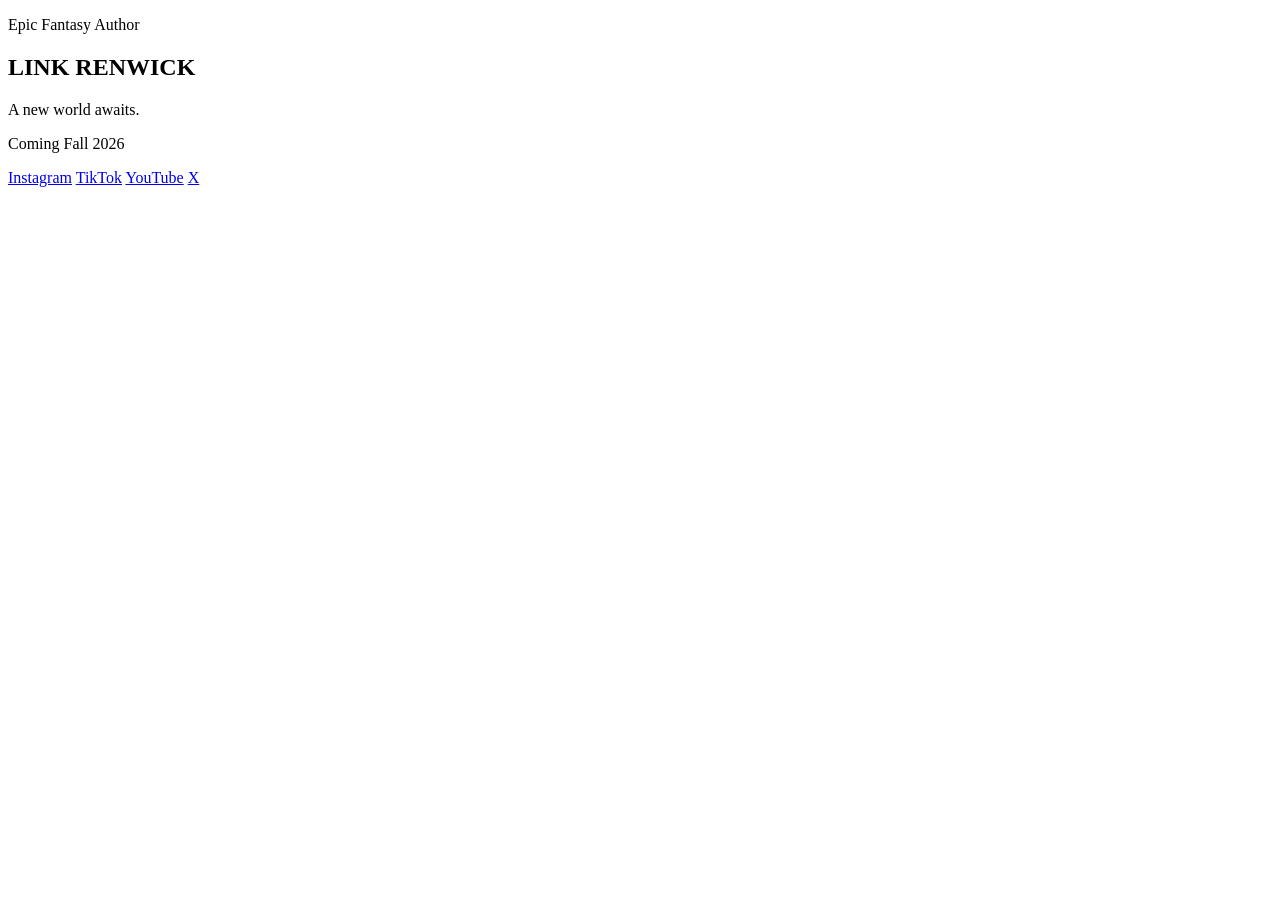
==== index.html @ 1d5dec03 "Create index.html" ====
<!DOCTYPE html>
<html lang="en">
<head>
    <meta charset="UTF-8">
    <meta name="viewport" content="width=device-width, initial-scale=1.0">
    <title>Link Renwick</title>

    <link rel="stylesheet" href="styles.css">

    <link href="https://fonts.googleapis.com/css2?family=Cinzel:wght@500;700&family=Inter:wght@300;400&display=swap" rel="stylesheet">
</head>

<body>

    <section class="hero">

        <div class="overlay"></div>

        <div class="content">

            <p class="subtitle">Epic Fantasy Author</p>

            <h1>LINK RENWICK</h1>

            <p class="tagline">
                A new world awaits.
            </p>

            <p class="release">
                Coming Fall 2026
            </p>

            <div class="socials">
                <a href="https://instagram.com/linkrenwick" target="_blank">Instagram</a>
                <a href="https://tiktok.com/@linkrenwick" target="_blank">TikTok</a>
                <a href="https://youtube.com/@linkrenwick" target="_blank">YouTube</a>
                <a href="https://x.com/linkrenwick" target="_blank">X</a>
            </div>

        </div>

    </section>

</body>
</html>
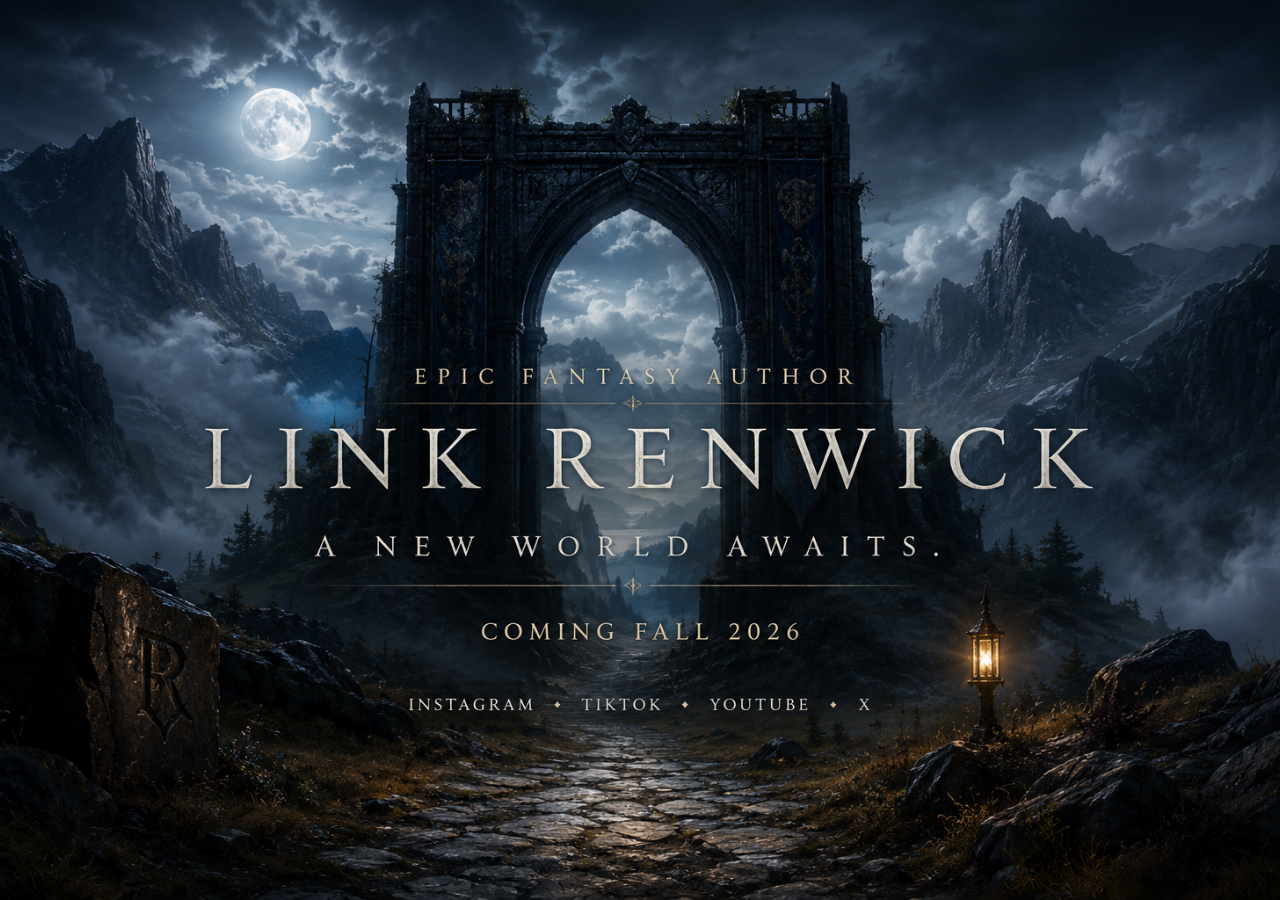
==== commit 46976c11: "Update index.html" ====
--- a/index.html
+++ b/index.html
@@ -5,41 +5,28 @@
     <meta name="viewport" content="width=device-width, initial-scale=1.0">
     <title>Link Renwick</title>
 
-    <link rel="stylesheet" href="styles.css">
+    <style>
+        html, body{
+            margin:0;
+            padding:0;
+            width:100%;
+            height:100%;
+            overflow:hidden;
+            background:#000;
+        }
 
-    <link href="https://fonts.googleapis.com/css2?family=Cinzel:wght@500;700&family=Inter:wght@300;400&display=swap" rel="stylesheet">
+        img{
+            width:100vw;
+            height:100vh;
+            object-fit:cover;
+            display:block;
+        }
+    </style>
 </head>
 
 <body>
 
-    <section class="hero">
-
-        <div class="overlay"></div>
-
-        <div class="content">
-
-            <p class="subtitle">Epic Fantasy Author</p>
-
-            <h1>LINK RENWICK</h1>
-
-            <p class="tagline">
-                A new world awaits.
-            </p>
-
-            <p class="release">
-                Coming Fall 2026
-            </p>
-
-            <div class="socials">
-                <a href="https://instagram.com/linkrenwick" target="_blank">Instagram</a>
-                <a href="https://tiktok.com/@linkrenwick" target="_blank">TikTok</a>
-                <a href="https://youtube.com/@linkrenwick" target="_blank">YouTube</a>
-                <a href="https://x.com/linkrenwick" target="_blank">X</a>
-            </div>
-
-        </div>
-
-    </section>
+    <img src="hero.jpg" alt="Link Renwick">
 
 </body>
 </html>
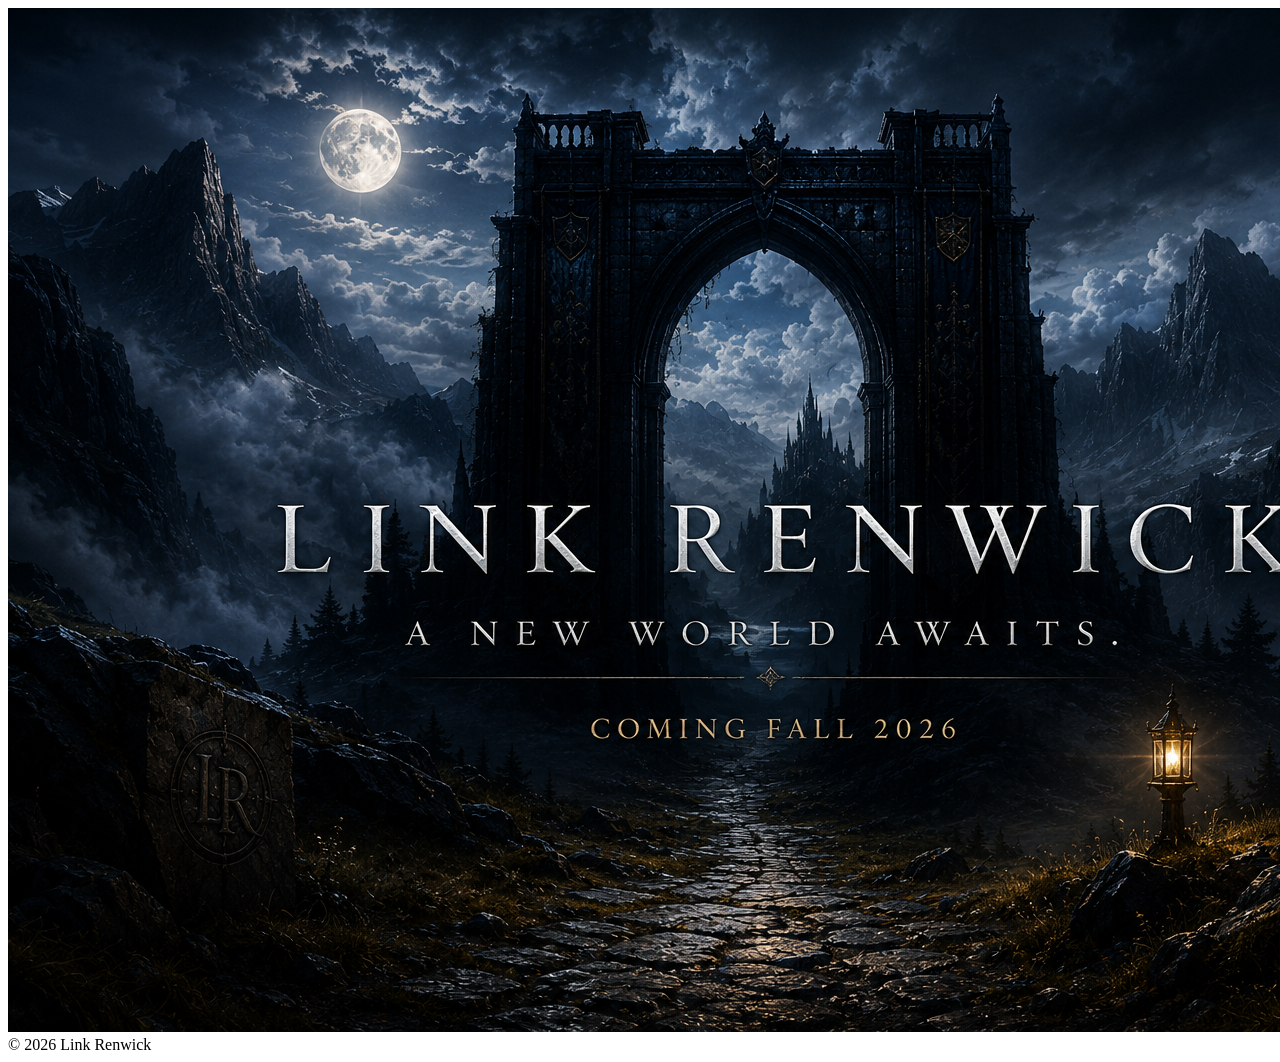
==== commit d5fd4e53: "Update index.html" ====
--- a/index.html
+++ b/index.html
@@ -1,32 +1,36 @@
 <!DOCTYPE html>
 <html lang="en">
+
 <head>
+
     <meta charset="UTF-8">
-    <meta name="viewport" content="width=device-width, initial-scale=1.0">
+
+    <meta
+        name="viewport"
+        content="width=device-width, initial-scale=1.0, viewport-fit=cover">
+
     <title>Link Renwick</title>
 
-    <style>
-        html, body{
-            margin:0;
-            padding:0;
-            width:100%;
-            height:100%;
-            overflow:hidden;
-            background:#000;
-        }
+    <meta name="theme-color" content="#000000">
 
-        img{
-            width:100vw;
-            height:100vh;
-            object-fit:cover;
-            display:block;
-        }
-    </style>
+    <link rel="stylesheet" href="style.css">
+
 </head>
 
 <body>
 
-    <img src="hero.jpg" alt="Link Renwick">
+    <div class="hero">
+
+        <img
+            src="hero.jpg"
+            alt="Link Renwick">
+
+        <div class="footer">
+            © 2026 Link Renwick
+        </div>
+
+    </div>
 
 </body>
+
 </html>
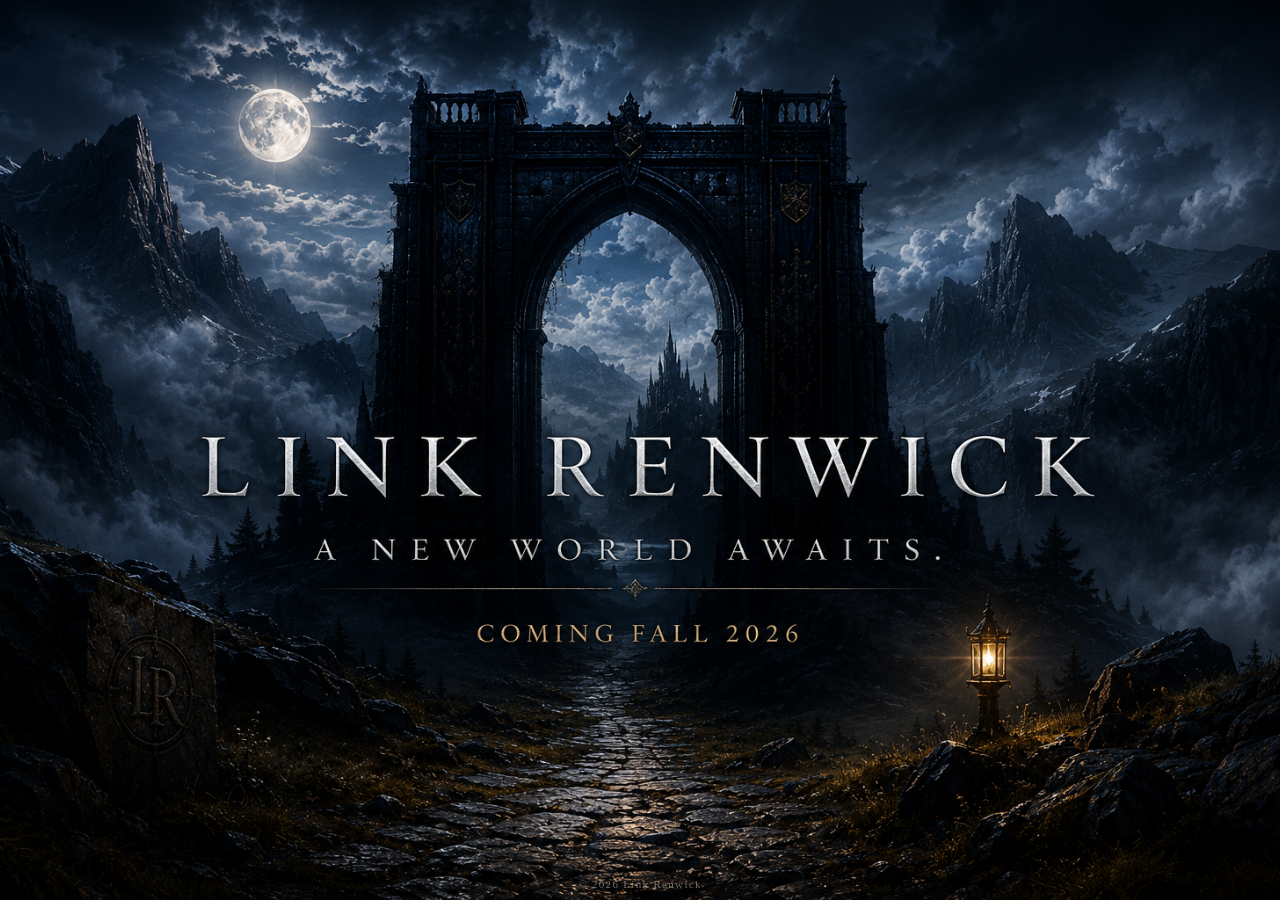
==== commit 8541bd4f: "Update index.html" ====
--- a/index.html
+++ b/index.html
@@ -1,36 +1,27 @@
 <!DOCTYPE html>
 <html lang="en">
-
 <head>
-
     <meta charset="UTF-8">
 
     <meta
         name="viewport"
-        content="width=device-width, initial-scale=1.0, viewport-fit=cover">
+        content="width=device-width, initial-scale=1, viewport-fit=cover"
+    >
+
+    <meta name="theme-color" content="#000000">
 
     <title>Link Renwick</title>
 
-    <meta name="theme-color" content="#000000">
-
-    <link rel="stylesheet" href="style.css">
-
+    <link rel="stylesheet" href="styles.css">
 </head>
 
 <body>
+    <main class="hero">
+        <img src="hero.jpg" alt="Link Renwick">
 
-    <div class="hero">
-
-        <img
-            src="hero.jpg"
-            alt="Link Renwick">
-
-        <div class="footer">
+        <div class="copyright">
             © 2026 Link Renwick
         </div>
-
-    </div>
-
+    </main>
 </body>
-
 </html>
--- a/styles.css
+++ b/styles.css
@@ -0,0 +1,57 @@
+* {
+    margin: 0;
+    padding: 0;
+    box-sizing: border-box;
+}
+
+html,
+body {
+    width: 100%;
+    height: 100%;
+    background: #000;
+    overflow: hidden;
+}
+
+body {
+    min-height: 100vh;
+    min-height: 100svh;
+}
+
+.hero {
+    position: relative;
+    width: 100vw;
+    height: 100vh;
+    height: 100svh;
+    overflow: hidden;
+    background: #000;
+}
+
+.hero img {
+    display: block;
+    width: 100%;
+    height: 100%;
+    object-fit: cover;
+    object-position: center center;
+}
+
+.copyright {
+    position: absolute;
+    left: 50%;
+    bottom: max(10px, env(safe-area-inset-bottom));
+    transform: translateX(-50%);
+    white-space: nowrap;
+
+    color: rgba(255, 255, 255, 0.42);
+    font-family: Georgia, "Times New Roman", serif;
+    font-size: 11px;
+    letter-spacing: 0.12em;
+    text-shadow: 0 1px 5px #000;
+}
+
+/* Slightly adjust the crop on upright phones */
+@media (orientation: portrait) {
+    .hero img {
+        object-fit: cover;
+        object-position: 50% 50%;
+    }
+}
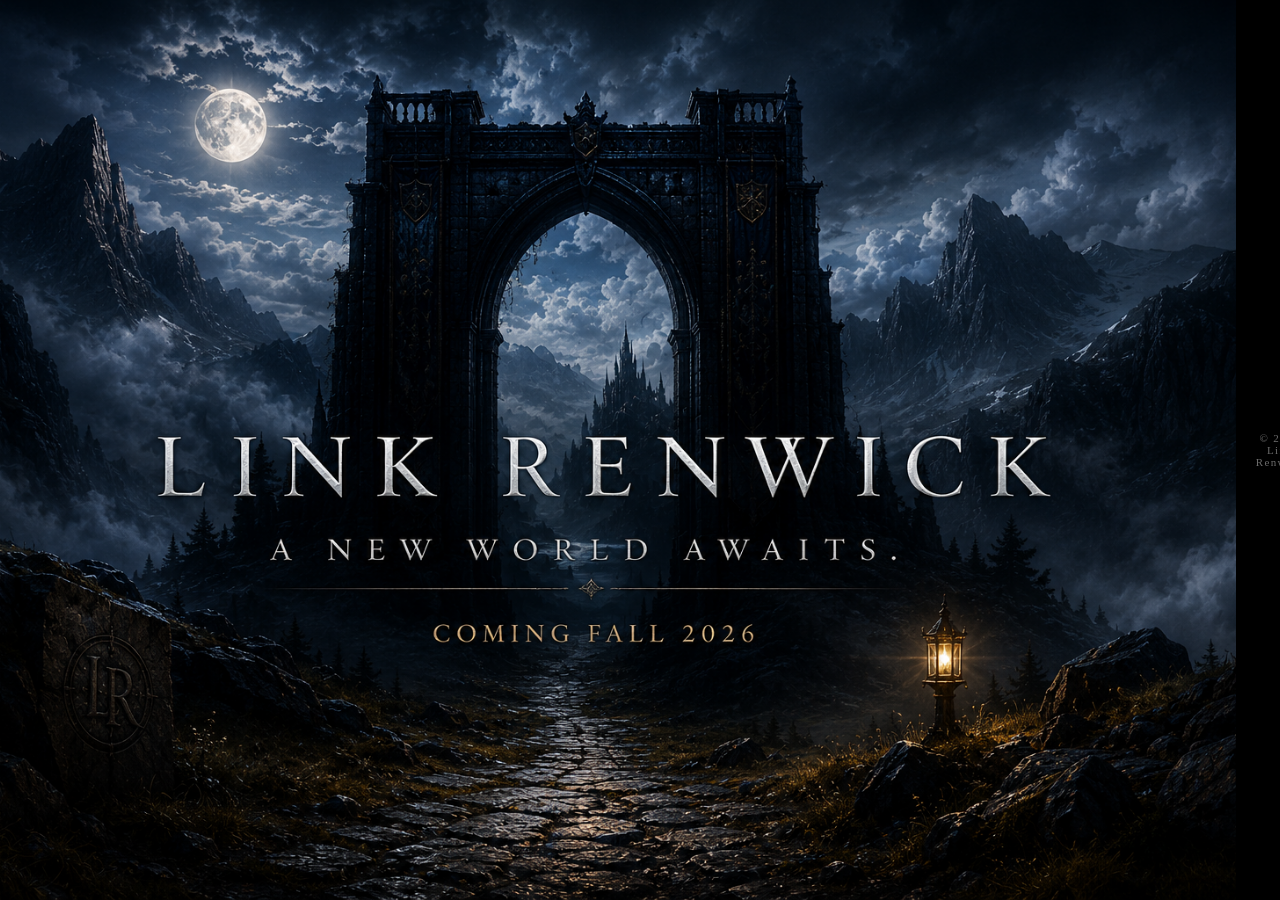
==== commit 4b3d39d7: "Update index.html" ====
--- a/index.html
+++ b/index.html
@@ -13,14 +13,55 @@
     <title>Link Renwick</title>
 
     <link rel="stylesheet" href="styles.css">
+
+    <!-- MailerLite Universal -->
+    <script>
+        (function (w, d, e, u, f, l, n) {
+            w[f] = w[f] || function () {
+                (w[f].q = w[f].q || []).push(arguments);
+            };
+
+            l = d.createElement(e);
+            l.async = 1;
+            l.src = u;
+
+            n = d.getElementsByTagName(e)[0];
+            n.parentNode.insertBefore(l, n);
+        })(
+            window,
+            document,
+            "script",
+            "https://assets.mailerlite.com/js/universal.js",
+            "ml"
+        );
+
+        ml("account", "2517298");
+    </script>
+    <!-- End MailerLite Universal -->
 </head>
 
 <body>
     <main class="hero">
-        <img src="hero.jpg" alt="Link Renwick">
+        <img
+            class="hero-image"
+            src="hero.jpg"
+            alt="Link Renwick"
+        >
 
-        <div class="copyright">
-            © 2026 Link Renwick
+        <div class="hero-overlay">
+            <section
+                class="signup"
+                aria-label="Join the Link Renwick mailing list"
+            >
+                <div
+                    class="ml-embedded"
+                    data-form="XiiW4Z"
+                ></div>
+            </section>
+
+            <div class="copyright">
+                © 2026 Link Renwick
+            </div>
         </div>
     </main>
 </body>
--- a/styles.css
+++ b/styles.css
@@ -7,9 +7,7 @@
 html,
 body {
     width: 100%;
-    height: 100%;
     background: #000;
-    overflow: hidden;
 }
 
 body {
@@ -22,8 +20,11 @@
     width: 100vw;
     height: 100vh;
     height: 100svh;
+    display: flex;
+    align-items: center;
+    justify-content: center;
+    background: #000;
     overflow: hidden;
-    background: #000;
 }
 
 .hero img {
@@ -31,27 +32,38 @@
     width: 100%;
     height: 100%;
     object-fit: cover;
-    object-position: center center;
+    object-position: center;
+}
+
+.signup-section {
+    width: 100%;
+    background: #0A0F17;
+    padding: 50px 20px 60px;
+    display: flex;
+    justify-content: center;
+}
+
+.signup-section .ml-embedded {
+    width: 100%;
+    max-width: 420px;
 }
 
 .copyright {
-    position: absolute;
-    left: 50%;
-    bottom: max(10px, env(safe-area-inset-bottom));
-    transform: translateX(-50%);
-    white-space: nowrap;
-
+    text-align: center;
     color: rgba(255, 255, 255, 0.42);
     font-family: Georgia, "Times New Roman", serif;
     font-size: 11px;
     letter-spacing: 0.12em;
-    text-shadow: 0 1px 5px #000;
+    padding: 20px;
+    background: #000;
 }
 
-/* Slightly adjust the crop on upright phones */
+/* Upright phones: show the entire image */
 @media (orientation: portrait) {
     .hero img {
-        object-fit: cover;
-        object-position: 50% 50%;
+        width: 100%;
+        height: auto;
+        max-height: 100svh;
+        object-fit: contain;
     }
 }
